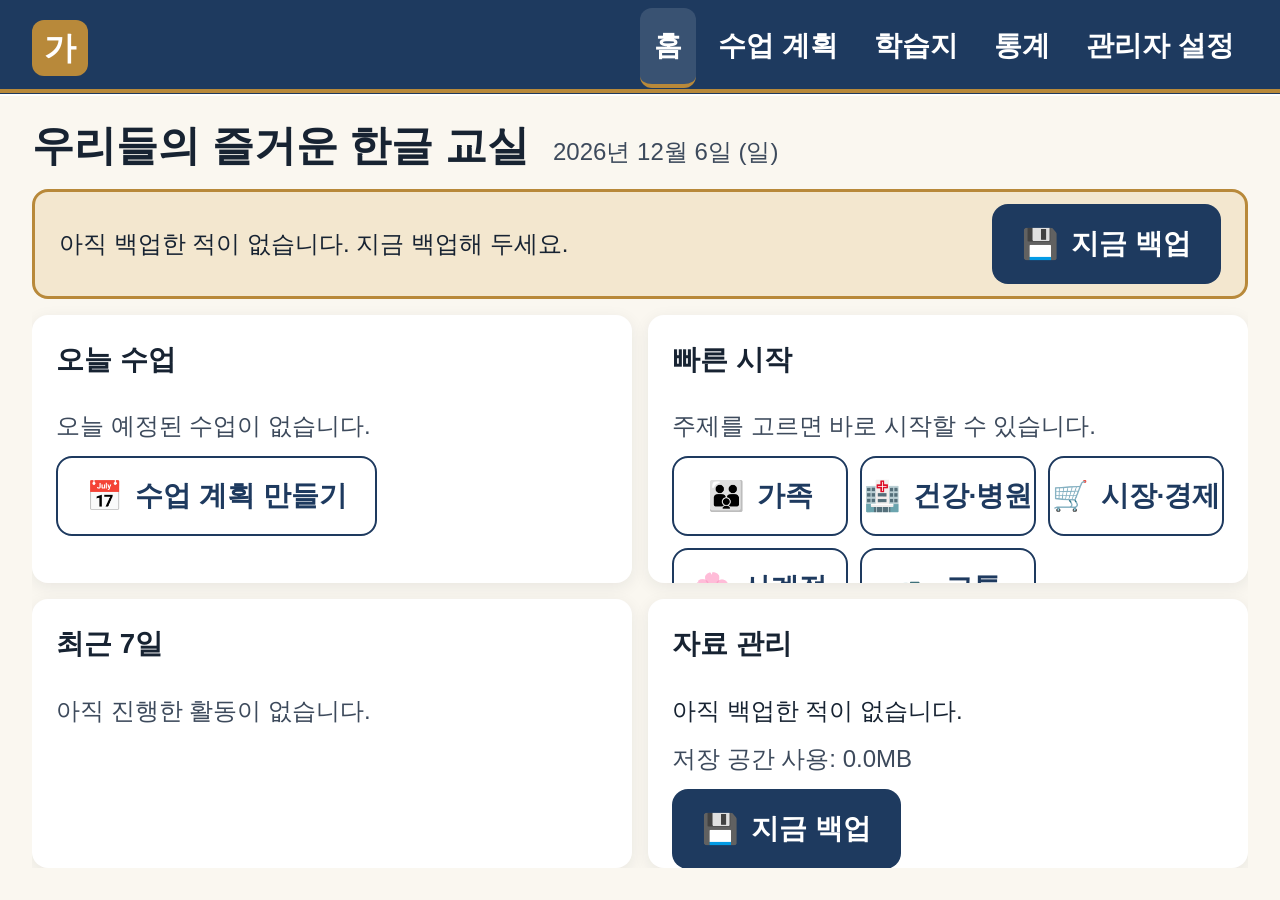
==== index.html @ b9264078 "feat: 앱 1차 구현 (작업 중) — 코어, 활동 4종, 화면, 스타일 Co-Authored-By: Claude Opus 5.5 <noreply@anthropic.com> Cl" ====
<!doctype html>
<html lang="ko">
<head>
  <meta charset="utf-8">
  <meta name="viewport" content="width=device-width, initial-scale=1">
  <meta http-equiv="Content-Security-Policy" content="default-src 'self'; script-src 'self'; style-src 'self'; img-src 'self' blob: data:; font-src 'self'; connect-src 'none'; media-src 'none'; object-src 'none'; base-uri 'none'; form-action 'none'">
  <meta name="referrer" content="no-referrer">
  <title>우리들의 즐거운 한글 교실</title>
  <link rel="stylesheet" href="css/tokens.css">
  <link rel="stylesheet" href="css/base.css">
  <link rel="stylesheet" href="css/layout.css">
  <link rel="stylesheet" href="css/components.css">
  <link rel="stylesheet" href="css/activities.css">
  <link rel="stylesheet" href="css/print.css">
</head>
<body>
  <div id="app" class="app-shell">
    <header class="topbar">
      <a class="brand" href="#/home" aria-label="우리들의 즐거운 한글 교실 홈"><span class="brand-mark" aria-hidden="true">가</span><span class="brand-text">우리들의 즐거운 한글 교실</span></a>
      <nav id="mainnav" class="mainnav" aria-label="주 메뉴"></nav>
    </header>
    <main id="view" class="view" tabindex="-1"></main>
  </div>
  <div id="live" class="sr-only" aria-live="polite"></div>
  <div id="feedback-layer" class="feedback-layer" aria-hidden="true"></div>
  <div id="toast-host" class="toast-host" role="status"></div>
  <div id="dialog-host"></div>
  <div id="print-root"></div>
  <div id="orientation-guard" class="orientation-guard"><p>화면이 작거나 세로로 놓여 있습니다.<br>화면을 가로로 놓거나 더 큰 화면에서 열어 주세요.</p></div>
  <noscript><p class="noscript">이 프로그램은 JavaScript가 필요합니다. Chrome 또는 Edge로 열어 주세요.</p></noscript>

  <script defer src="js/core/namespace.js"></script>
  <script defer src="js/core/ids.js"></script>
  <script defer src="js/core/format.js"></script>
  <script defer src="js/core/hash.js"></script>
  <script defer src="js/core/hangul.js"></script>
  <script defer src="js/core/db.js"></script>
  <script defer src="js/core/repo.js"></script>
  <script defer src="js/core/validate.js"></script>
  <script defer src="js/core/privacy.js"></script>
  <script defer src="js/core/scoring.js"></script>
  <script defer src="js/core/audio.js"></script>
  <script defer src="js/data/seed.js"></script>
  <script defer src="js/ui/dom.js"></script>
  <script defer src="js/ui/toast.js"></script>
  <script defer src="js/ui/dialog.js"></script>
  <script defer src="js/ui/components.js"></script>
  <script defer src="js/ui/feedback.js"></script>
  <script defer src="js/ui/images.js"></script>
  <script defer src="js/core/backup.js"></script>
  <script defer src="js/core/router.js"></script>
  <script defer src="js/activities/common.js"></script>
  <script defer src="js/activities/trace.js"></script>
  <script defer src="js/activities/chosung.js"></script>
  <script defer src="js/activities/blank.js"></script>
  <script defer src="js/activities/match.js"></script>
  <script defer src="js/screens/pin.js"></script>
  <script defer src="js/screens/home.js"></script>
  <script defer src="js/screens/quick.js"></script>
  <script defer src="js/screens/plans.js"></script>
  <script defer src="js/screens/plan-edit.js"></script>
  <script defer src="js/screens/run.js"></script>
  <script defer src="js/screens/summary.js"></script>
  <script defer src="js/screens/print.js"></script>
  <script defer src="js/screens/stats.js"></script>
  <script defer src="js/screens/admin-home.js"></script>
  <script defer src="js/screens/admin-sets.js"></script>
  <script defer src="js/screens/admin-set-edit.js"></script>
  <script defer src="js/screens/admin-topics.js"></script>
  <script defer src="js/screens/admin-images.js"></script>
  <script defer src="js/screens/admin-backup.js"></script>
  <script defer src="js/screens/admin-display.js"></script>
  <script defer src="js/app.js"></script>
</body>
</html>
---- css/tokens.css ----
/* 디자인 토큰 — UI_UX.md §2와 1:1. 최소값 아래로 내려가지 않는다. */
:root {
  --font-scale: 1;
  --font-family: "Malgun Gothic", "맑은 고딕", "Apple SD Gothic Neo", "Noto Sans KR", "Noto Sans CJK KR", sans-serif;

  --color-bg: #FAF7F0;
  --color-surface: #FFFFFF;
  --color-ink: #172332;
  --color-ink-sub: #3D4A5C;
  --color-navy: #1E3A5F;
  --color-navy-press: #152B47;
  --color-gold: #B8893A;
  --color-gold-soft: #F3E7CF;
  --color-line: #D9D2C3;
  --color-guide: #C9C2B4;
  --color-ink-stroke: #172332;
  --color-success: #2F6B4F;
  --color-retry: #9A5B13;
  --color-danger: #8E2C2C;
  --color-focus: #B8893A;

  --fs-body: calc(max(24px, 2.6vh) * var(--font-scale));
  --fs-button: calc(max(28px, 2.96vh) * var(--font-scale));
  --fs-title: calc(max(42px, 4.4vh) * var(--font-scale));
  --fs-word: calc(max(64px, 8.9vh) * var(--font-scale));
  --fs-chosung: calc(max(64px, 13vh) * var(--font-scale));
  --fs-sentence: calc(max(64px, 6.7vh) * var(--font-scale));
  --fs-caption: max(24px, 2.2vh);
  --fs-nav: max(28px, 2.6vh);

  --touch-min: max(80px, 8.3vh);
  --touch-gap: max(20px, 2vh);
  --space-1: 8px;
  --space-2: 16px;
  --space-3: 24px;
  --space-4: 32px;
  --space-5: 48px;
  --space-6: 64px;
  --radius: 16px;
  --edge-safe: 32px;
  --bar-h: max(96px, 9vh);
  --shadow-card: 0 4px 16px rgba(23, 35, 50, .08);
}
@media (max-height: 800px) {
  :root { --space-4: 24px; --space-5: 32px; --edge-safe: 24px; }
}
---- css/base.css ----
*, *::before, *::after { box-sizing: border-box; }
html, body {
  margin: 0; height: 100%; overflow: hidden;
  background: var(--color-bg); color: var(--color-ink);
  font-family: var(--font-family); font-size: var(--fs-body); line-height: 1.5;
  -webkit-text-size-adjust: 100%; text-size-adjust: 100%;
}
body { -webkit-tap-highlight-color: transparent; }
h1, h2, h3, p { margin: 0; }
h1 { font-size: var(--fs-title); line-height: 1.25; font-weight: 700; }
h2 { font-size: calc(var(--fs-body) * 1.15); font-weight: 700; }
button, input, select, textarea { font: inherit; color: inherit; }
img { max-width: 100%; }
a { color: inherit; }
ul, ol { margin: 0; padding-left: 1.4em; }
:focus { outline: none; }
:focus-visible { outline: 4px solid var(--color-focus); outline-offset: 3px; box-shadow: 0 0 0 2px #fff; }
.sr-only { position: absolute !important; width: 1px; height: 1px; padding: 0; margin: -1px; overflow: hidden; clip: rect(0 0 0 0); white-space: nowrap; border: 0; }
.strong { font-weight: 700; }
.muted { color: var(--color-ink-sub); }
.small { font-size: var(--fs-caption); }
.ok { color: var(--color-success); font-weight: 700; }
[hidden] { display: none !important; }
.noscript { padding: 32px; }
.reduce-motion *, .reduce-motion *::before, .reduce-motion *::after { animation: none !important; transition: none !important; }
@media (prefers-reduced-motion: reduce) {
  html:not(.motion-ok) *, html:not(.motion-ok) *::before { animation-duration: .001ms !important; transition-duration: .001ms !important; }
}
---- css/layout.css ----
/* 앱 셸: 100vh 고정, 스크롤 없음 (UI_UX.md §4) */
.app-shell { display: grid; grid-template-rows: var(--bar-h) minmax(0, 1fr); height: 100vh; height: 100dvh; overflow: hidden; }
.topbar { display: flex; align-items: center; gap: var(--space-3); padding: 0 var(--edge-safe); background: var(--color-navy); color: #fff; min-width: 0; }
.brand { display: flex; align-items: center; gap: 12px; text-decoration: none; font-weight: 700; font-size: var(--fs-nav); white-space: nowrap; min-height: 80px; }
.brand-mark { display: inline-grid; place-items: center; width: 56px; height: 56px; border-radius: 12px; background: var(--color-gold); color: #fff; font-size: 32px; }
.mainnav { display: flex; gap: 8px; margin-left: auto; min-width: 0; }
.navlink { display: inline-flex; align-items: center; gap: 8px; min-height: 80px; padding: 0 18px; border-radius: 12px; text-decoration: none; font-size: var(--fs-nav); font-weight: 700; white-space: nowrap; border-bottom: 4px solid transparent; }
.navlink:hover { background: rgba(255, 255, 255, .08); }
.navlink[aria-current="page"] { background: rgba(255, 255, 255, .12); border-bottom-color: var(--color-gold); }
@media (max-width: 1700px) { .brand-text { display: none; } }
@media (max-width: 1400px) { .nav-icon { display: none; } .navlink { padding: 0 14px; } }

.view { min-height: 0; overflow: hidden; position: relative; }
.screen { display: grid; grid-template-rows: auto minmax(0, 1fr) auto; height: 100%; gap: var(--space-2); padding: var(--space-3) var(--edge-safe) var(--space-2); }
.screen-head { display: flex; align-items: center; justify-content: space-between; gap: var(--space-3); min-width: 0; }
.screen-title { display: flex; align-items: baseline; gap: var(--space-3); flex-wrap: wrap; min-width: 0; }
.screen-title .sub { color: var(--color-ink-sub); }
.screen-body { min-height: 0; overflow: hidden; position: relative; display: flex; flex-direction: column; gap: var(--space-2); }
.screen-foot { display: flex; justify-content: flex-end; align-items: center; gap: var(--touch-gap); min-height: 0; }
.screen-foot:empty { display: none; }
.fill { display: flex; flex-direction: column; gap: var(--space-3); min-height: 0; flex: 1; }
.lead { font-size: calc(var(--fs-body) * 1.1); }

/* 수업 모드 */
body.run-mode .app-shell { grid-template-rows: 0 minmax(0, 1fr); }
body.run-mode .topbar { display: none; }
.run { display: grid; grid-template-rows: var(--bar-h) minmax(0, 1fr) auto; height: 100%; }
.run-top { display: flex; align-items: center; gap: var(--space-3); padding: 0 var(--edge-safe); background: var(--color-navy); color: #fff; min-width: 0; }
.run-title { font-size: var(--fs-button); white-space: nowrap; overflow: hidden; text-overflow: ellipsis; min-width: 0; flex: 1; }
.run-sub { font-weight: 400; opacity: .85; }
.run-progress { display: flex; align-items: center; gap: 12px; font-size: var(--fs-body); white-space: nowrap; }
.dots { display: inline-flex; gap: 8px; }
.dot { width: 18px; height: 18px; border-radius: 50%; border: 2px solid #fff; opacity: .7; }
.dot.is-done { background: var(--color-gold); border-color: var(--color-gold); opacity: 1; }
.dot.is-cur { background: #fff; opacity: 1; }
.run-controls { display: flex; gap: 12px; }
.run-controls .btn { min-height: 72px; font-size: var(--fs-body); padding: 0 20px; }
.run-stage { position: relative; min-height: 0; overflow: hidden; padding: var(--space-3) var(--edge-safe); display: flex; flex-direction: column; }
.run-bar { display: grid; grid-template-columns: 1fr auto 1fr; align-items: center; gap: var(--touch-gap); padding: var(--space-2) var(--edge-safe) var(--space-3); border-top: 2px solid var(--color-line); background: var(--color-surface); }
.run-bar-l, .run-bar-c, .run-bar-r { display: flex; gap: var(--touch-gap); }
.run-bar-c { justify-content: center; }
.run-bar-r { justify-content: flex-end; }
.run-fail { place-items: center; }

/* 방향·크기 안내 (학습 화면) */
.orientation-guard { display: none; position: fixed; inset: 0; z-index: 90; background: var(--color-bg); place-items: center; text-align: center; padding: 32px; font-size: var(--fs-title); font-weight: 700; }
@media (orientation: portrait), (max-width: 1100px), (max-height: 600px) {
  body.run-mode .orientation-guard { display: grid; }
}

.boot { height: 100%; display: grid; place-content: center; justify-items: center; gap: var(--space-4); text-align: center; padding: var(--space-4); }
.boot-bar { width: 480px; max-width: 80vw; height: 16px; border-radius: 8px; background: var(--color-line); overflow: hidden; }
.boot-bar span { display: block; height: 100%; width: 40%; background: var(--color-gold); animation: boot 1.2s ease-in-out infinite; }
@keyframes boot { from { transform: translateX(-100%); } to { transform: translateX(260%); } }
---- css/components.css ----
/* 공통 컴포넌트 (UI_UX.md §6) */
.btn { display: inline-flex; align-items: center; justify-content: center; gap: 12px; min-height: var(--touch-min); min-width: var(--touch-min);
  padding: 0 28px; border-radius: var(--radius); border: 2px solid transparent; font-size: var(--fs-button); font-weight: 700; line-height: 1.2;
  cursor: pointer; touch-action: manipulation; user-select: none; -webkit-user-select: none; white-space: nowrap; text-align: center; position: relative; }
.btn:active:not(:disabled) { transform: translateY(2px); }
.btn:disabled { opacity: .45; cursor: not-allowed; }
.btn-primary { background: var(--color-navy); color: #fff; }
.btn-primary:active:not(:disabled) { background: var(--color-navy-press); }
.btn-secondary { background: var(--color-surface); color: var(--color-navy); border-color: var(--color-navy); }
.btn-accent { background: var(--color-surface); color: var(--color-ink); border: 4px solid var(--color-gold); }
.btn-danger { background: var(--color-surface); color: var(--color-danger); border-color: var(--color-danger); }
.btn-seg { background: var(--color-surface); color: var(--color-ink); border-color: var(--color-line); }
.btn-seg.is-selected { background: var(--color-gold-soft); border-color: var(--color-gold); border-width: 3px; }
.btn-seg.is-selected::before { content: "✔"; }
.btn-sm { min-height: 64px; font-size: var(--fs-body); }
.btn.icon-after { flex-direction: row-reverse; }
.btn-icon { font-size: 1.05em; line-height: 1; }
.topbar .btn-secondary { color: var(--color-navy); }
.btn-row { display: flex; flex-wrap: wrap; gap: var(--touch-gap); align-items: center; }
.btn-row.end { justify-content: flex-end; width: 100%; }
.btn-row.nowrap { flex-wrap: nowrap; }
.longpress { background-image: conic-gradient(var(--color-gold-soft) calc(var(--p, 0) * 360deg), transparent 0); }

.card { background: var(--color-surface); border-radius: var(--radius); box-shadow: var(--shadow-card); padding: var(--space-3); min-width: 0; }
.card h2 { margin-bottom: var(--space-2); }
.badge { display: inline-block; padding: 2px 12px; border-radius: 999px; font-size: var(--fs-caption); font-weight: 700; background: var(--color-line); color: var(--color-ink); vertical-align: middle; }
.badge-gold { background: var(--color-gold-soft); border: 2px solid var(--color-gold); }
.badge-planned { background: var(--color-gold-soft); }
.badge-inProgress { background: var(--color-navy); color: #fff; }
.badge-done { background: #DDEBE3; color: var(--color-success); }
.badge-canceled { background: #ECE7DD; color: var(--color-ink-sub); }
.notice { background: var(--color-gold-soft); border-left: 6px solid var(--color-gold); padding: 12px 16px; border-radius: 8px; }
.banner { display: flex; align-items: center; justify-content: space-between; gap: var(--space-3); background: var(--color-gold-soft); border: 3px solid var(--color-gold); border-radius: var(--radius); padding: 12px var(--space-3); }

/* 목록·격자 */
.list { display: flex; flex-direction: column; gap: var(--space-2); min-height: 0; flex: 1; overflow: hidden; }
.card-grid { display: grid; grid-template-columns: repeat(auto-fill, minmax(min(100%, 520px), 1fr)); gap: var(--space-2); align-content: start; min-height: 0; flex: 1; overflow: hidden; }
.card-grid.two { grid-template-columns: 1fr 1fr; align-content: stretch; }
.tile-grid { display: grid; grid-template-columns: repeat(3, 1fr); gap: var(--touch-gap); align-content: start; min-height: 0; flex: 1; overflow: hidden; }
.tile { flex-direction: column; min-height: max(140px, 16vh); white-space: normal; font-size: calc(var(--fs-button) * 1.1); }
.tile .btn-icon { font-size: 1.6em; }
.tile-sub { font-size: var(--fs-caption); font-weight: 400; color: var(--color-ink-sub); }
.admin-tile { gap: 4px; padding: 12px 20px; }
.row-card { display: flex; align-items: center; justify-content: space-between; gap: var(--space-3); padding: var(--space-2) var(--space-3); }
.row-info { min-width: 0; }
.row-info p { white-space: nowrap; overflow: hidden; text-overflow: ellipsis; }
.empty { display: grid; place-content: center; justify-items: center; gap: var(--space-3); text-align: center; padding: var(--space-4); min-height: 0; flex: 1; color: var(--color-ink-sub); }
.pager { display: flex; align-items: center; gap: var(--touch-gap); }
.pager-num { font-weight: 700; min-width: 4em; text-align: center; }
.split { display: grid; grid-template-columns: minmax(0, 1fr) minmax(0, 0.8fr); gap: var(--space-3); min-height: 0; flex: 1; }
.split.split-left { grid-template-columns: minmax(280px, 0.32fr) minmax(0, 1fr); }
.split-main { display: flex; flex-direction: column; gap: var(--space-2); min-height: 0; }
.filter-panel { display: flex; flex-direction: column; gap: 12px; align-self: start; }
.filter-bar { display: flex; flex-wrap: wrap; gap: var(--space-2); align-items: center; }
.filter-bar .input { width: auto; min-width: 220px; }

/* 입력 */
.label { font-weight: 700; }
.field { display: grid; grid-template-columns: minmax(140px, 28%) minmax(0, 1fr); align-items: center; gap: 4px var(--space-2); min-width: 0; }
.field-input { display: flex; flex-direction: column; gap: 2px; min-width: 0; flex: 1; }
.field-error { color: var(--color-retry); font-size: var(--fs-caption); font-weight: 700; }
.field-error:empty { display: none; }
.input { min-height: var(--touch-min); width: 100%; border: 2px solid var(--color-line); border-radius: 12px; padding: 0 16px; background: #fff; font-size: var(--fs-body); }
.input:focus-visible { border-color: var(--color-gold); }
select.input { padding-right: 8px; }
.input.is-invalid, .is-invalid { border-color: var(--color-retry) !important; box-shadow: 0 0 0 2px var(--color-retry); }
.form-grid { display: grid; grid-template-columns: 1fr 1fr; gap: var(--space-2) var(--space-4); align-content: start; }
.form-grid.one { grid-template-columns: 1fr; max-width: 1200px; }
.seg { display: flex; flex-wrap: wrap; gap: 12px; }
.stepper { display: inline-flex; align-items: center; gap: 12px; }
.stepper-val { min-width: 5em; text-align: center; font-weight: 700; font-size: var(--fs-button); }
.toggle-grid { display: grid; grid-template-columns: 1fr 1fr; gap: 12px; }
.error-summary { background: #FBEFE2; border: 3px solid var(--color-retry); border-radius: 12px; padding: 12px var(--space-3); }
.error-summary ul { font-size: var(--fs-caption); }
.warn-summary { background: var(--color-gold-soft); border-radius: 12px; padding: 12px var(--space-3); }

/* 탭 */
.editor { display: flex; flex-direction: column; gap: var(--space-2); min-height: 0; flex: 1; }
.tabs { display: flex; gap: 8px; border-bottom: 3px solid var(--color-line); }
.tab { min-height: var(--touch-min); padding: 0 var(--space-3); border: 0; background: transparent; font-size: var(--fs-button); font-weight: 700; color: var(--color-ink-sub); border-bottom: 6px solid transparent; margin-bottom: -3px; cursor: pointer; }
.tab.is-cur { color: var(--color-ink); border-bottom-color: var(--color-gold); }
.tab-err { color: var(--color-retry); }
.tab-panel { display: flex; flex-direction: column; gap: var(--space-2); min-height: 0; flex: 1; overflow: hidden; }

/* 대화상자·토스트 */
.dialog-backdrop { position: fixed; inset: 0; z-index: 60; background: rgba(23, 35, 50, .5); display: flex; align-items: center; justify-content: center; padding: 24px; }
.dialog { background: #fff; border-radius: 20px; width: min(960px, 92vw); max-height: 94vh; overflow: hidden; padding: var(--space-4); display: flex; flex-direction: column; gap: var(--space-3); box-shadow: 0 20px 60px rgba(0, 0, 0, .25); }
.dialog-wide { width: min(1280px, 94vw); }
.dialog h2 { font-size: calc(var(--fs-title) * .85); margin: 0; }
.dialog-text p + p { margin-top: 8px; }
.dialog-actions { justify-content: flex-end; }
.toast-host { position: fixed; left: 50%; bottom: 24px; transform: translateX(-50%); z-index: 70; pointer-events: none; }
.toast { display: flex; align-items: center; gap: var(--space-3); background: var(--color-ink); color: #fff; border-radius: 14px; padding: 12px 24px; box-shadow: 0 8px 24px rgba(0, 0, 0, .25); pointer-events: auto; max-width: 90vw; }
.toast .btn-accent { min-height: 64px; }

/* PIN */
.pin-body { display: flex; flex-direction: column; align-items: center; gap: 12px; }
.pin-out { font-size: 48px; letter-spacing: 12px; min-height: 64px; }
.pin-note { color: var(--color-retry); min-height: 1.5em; }
.pin-pad { display: grid; grid-template-columns: repeat(3, 160px); gap: 16px; }
.pin-pad .btn { min-height: 80px; }
@media (max-height: 900px) { .pin-pad { gap: 12px; } .pin-pad .btn { min-height: 80px; } .pin-out { min-height: 48px; font-size: 40px; } }

/* 그림 */
.pic-emoji { display: inline-grid; place-items: center; line-height: 1; font-family: "Segoe UI Emoji", "Apple Color Emoji", "Noto Color Emoji", sans-serif; }
.pic-text { display: inline-grid; place-items: center; border: 2px dashed var(--color-line); border-radius: 12px; padding: 8px; color: var(--color-ink-sub); }
.pic-img { object-fit: contain; }
.thumb { width: 64px; height: 64px; font-size: 48px; }
img.thumb { width: 64px; height: 64px; }
.thumb-lg { width: 100%; height: 140px; font-size: 96px; }
img.thumb-lg { width: 100%; height: 140px; }
.thumb-grid { display: grid; grid-template-columns: repeat(auto-fill, minmax(260px, 1fr)); gap: var(--space-2); align-content: start; min-height: 0; flex: 1; overflow: hidden; }
.thumb-card { display: flex; flex-direction: column; gap: 6px; align-items: stretch; }
.pick-body { display: flex; flex-direction: column; gap: 12px; }
.pick-grid { display: grid; grid-template-columns: repeat(4, 1fr); gap: 12px; height: 40vh; overflow: hidden; align-content: start; }
.pick-list { display: flex; flex-direction: column; gap: 12px; height: 50vh; overflow: hidden; }
.pick-list .btn { justify-content: flex-start; }
.pick-item { display: flex; flex-direction: column; align-items: center; gap: 4px; min-height: 120px; background: #fff; border: 2px solid var(--color-line); border-radius: 12px; cursor: pointer; padding: 8px; }

/* 화면별 */
.home { display: flex; flex-direction: column; gap: var(--space-2); min-height: 0; flex: 1; }
.home-grid { display: grid; grid-template-columns: 1fr 1fr; grid-template-rows: 1fr 1fr; gap: var(--space-2); min-height: 0; flex: 1; }
.home-card { display: flex; flex-direction: column; gap: 12px; overflow: hidden; }
.lesson-mini { display: flex; align-items: center; justify-content: space-between; gap: var(--space-2); }
.topic-grid { display: grid; grid-template-columns: repeat(3, 1fr); gap: 12px; }
.topic-grid .btn { padding: 0 12px; }
.kpis { display: flex; gap: var(--space-2); flex-wrap: wrap; }
.kpi { display: flex; flex-direction: column; gap: 4px; min-width: 160px; flex: 1; }
.kpi-label { color: var(--color-ink-sub); }
.kpi-value { font-size: calc(var(--fs-title) * .9); font-weight: 700; color: var(--color-navy); }
.stepper-line { display: flex; gap: 12px; list-style: none; padding: 0; margin: 0; font-size: var(--fs-body); }
.stepper-line li { padding: 4px 16px; border-radius: 999px; background: var(--color-line); }
.stepper-line li.is-cur { background: var(--color-navy); color: #fff; font-weight: 700; }
.stepper-line li.is-done { background: var(--color-gold-soft); }
.level-row { display: grid; grid-template-columns: repeat(3, 1fr); gap: var(--touch-gap); }
.set-pick { display: flex; flex-direction: column; align-items: flex-start; gap: 4px; min-height: var(--touch-min); padding: 12px var(--space-3); background: #fff; border: 3px solid var(--color-line); border-radius: var(--radius); text-align: left; cursor: pointer; }
.set-pick.is-selected { border-color: var(--color-gold); background: var(--color-gold-soft); }
.act-box { display: flex; flex-direction: column; gap: var(--space-2); }
.act-toggles { display: grid; grid-template-columns: 1fr 1fr; gap: 12px; }
.act-toggles .btn { padding: 0 12px; }
.set-card { display: flex; flex-direction: column; gap: 6px; }
.set-card.is-hidden { opacity: .7; }
.step-row { display: grid; grid-template-columns: auto minmax(0, .8fr) minmax(0, 1.2fr) auto; align-items: center; gap: var(--space-2); padding: 12px var(--space-2); }
.step-row.is-warn { border: 3px solid var(--color-retry); }
.step-warn { grid-column: 2 / -1; color: var(--color-retry); font-size: var(--fs-caption); font-weight: 700; }
.step-no { display: inline-grid; place-items: center; width: 56px; height: 56px; border-radius: 50%; background: var(--color-navy); color: #fff; font-weight: 700; flex: none; }
.word-row { display: grid; grid-template-columns: auto minmax(0, 1fr) auto minmax(0, 1fr) auto; align-items: start; gap: var(--space-2); }
.pic-btn { min-width: 120px; padding: 0 12px; }
.sent-row { display: flex; flex-direction: column; gap: 12px; padding: 12px var(--space-2); }
.sent-line { display: flex; gap: var(--space-2); align-items: flex-start; }
.opt-grid { display: grid; grid-template-columns: 1fr 1fr; gap: var(--space-2); min-height: 0; }
.opt-row { display: flex; flex-direction: column; gap: 12px; }
.opt-head { display: flex; align-items: center; justify-content: space-between; gap: 12px; flex-wrap: wrap; }
.opt-ctrls { display: flex; flex-wrap: wrap; gap: 12px; align-items: center; }
.set-row { display: grid; grid-template-columns: minmax(200px, 22%) 1fr; align-items: center; gap: var(--space-3); padding: 12px 0; border-bottom: 2px solid var(--color-line); }
.set-ctrl { display: flex; flex-direction: column; gap: 6px; }
.stroke-preview { width: 400px; height: 80px; background: #fff; border: 2px solid var(--color-line); border-radius: 12px; }
.danger-zone { border: 3px solid var(--color-line); }
.chips { display: flex; flex-wrap: wrap; gap: 12px; }
.chip { padding: 8px 20px; border-radius: 999px; background: #fff; border: 3px solid var(--color-gold); font-size: calc(var(--fs-body) * 1.25); font-weight: 700; }

/* 통계 */
.stats-out { display: flex; flex-direction: column; gap: var(--space-2); min-height: 0; flex: 1; overflow: hidden; }
.stats-two { display: grid; grid-template-columns: 1fr 1fr; gap: var(--space-2); min-height: 0; }
.bars { display: flex; flex-direction: column; gap: 12px; }
.bar-row { display: grid; grid-template-columns: 7em 1fr 4em; align-items: center; gap: 12px; }
.bar-track { height: 28px; background: var(--color-bg); border-radius: 8px; overflow: hidden; border: 2px solid var(--color-line); }
.bar-fill { display: block; height: 100%; background: var(--color-navy); }
.bar-val { text-align: right; font-weight: 700; }
.tbl { width: 100%; border-collapse: collapse; }
.tbl th, .tbl td { text-align: left; padding: 8px 12px; border-bottom: 2px solid var(--color-line); }
.tbl th { font-size: var(--fs-caption); color: var(--color-ink-sub); }

/* 학습지 화면 */
.print-split { grid-template-columns: minmax(380px, 0.42fr) minmax(0, 1fr); }
.print-panel { display: flex; flex-direction: column; gap: 12px; overflow: hidden; }
.print-panel .field { grid-template-columns: auto 1fr; }
.print-sets { display: flex; align-items: center; justify-content: space-between; gap: 12px; }
.print-sets .strong { overflow: hidden; text-overflow: ellipsis; white-space: nowrap; }
.print-preview { display: flex; flex-direction: column; gap: 12px; min-height: 0; }
.ws-viewport { flex: 1; min-height: 0; display: grid; place-items: center; overflow: hidden; background: #ECE7DD; border-radius: var(--radius); padding: 8px; }
.ws-scale { overflow: hidden; }
.ws-scale > .ws-page { transform: scale(var(--sc, .5)); transform-origin: top left; box-shadow: 0 4px 16px rgba(0, 0, 0, .2); }
.ws-nav { display: flex; justify-content: center; align-items: center; gap: 12px; }

/* 축소 화면 보정 */
@media (max-height: 800px) {
  .screen { gap: 12px; padding-top: 16px; }
  .card { padding: var(--space-2); }
  .tile { min-height: 120px; }
}
---- css/activities.css ----
/* 활동 4종 + 소개·결과·요약 + 피드백 (UI_UX.md §5) */
.act-ask { font-size: var(--fs-button); color: var(--color-ink-sub); text-align: center; }

/* 소개 */
.intro { flex: 1; display: grid; place-content: center; justify-items: center; gap: var(--space-2); text-align: center; }
.intro-icon { font-size: calc(var(--fs-word) * 1.3); line-height: 1; }
.intro-step { font-size: var(--fs-button); color: var(--color-gold); font-weight: 700; }
.intro-name { font-size: calc(var(--fs-title) * 1.3); }
.intro-set, .intro-msg { font-size: var(--fs-button); }
.intro-msg { color: var(--color-ink-sub); }

/* ① 따라쓰기 */
.trace { flex: 1; display: flex; flex-direction: column; gap: var(--space-2); min-height: 0; }
.trace-prompt { display: flex; align-items: center; justify-content: center; gap: var(--space-3); }
.trace-msg { font-size: var(--fs-button); font-weight: 700; }
.trace-pic { width: calc(var(--fs-word) * 1.1); height: calc(var(--fs-word) * 1.1); font-size: var(--fs-word); }
.trace-area { flex: 1; min-height: 0; display: grid; place-items: center; }
.trace-row { position: relative; }
.trace-box { position: absolute; top: 0; background: #fff; border: 3px solid var(--color-gold); border-radius: 8px; }
.trace-box.is-cross { background-image:
  linear-gradient(to right, transparent calc(50% - 1px), var(--color-line) calc(50% - 1px), var(--color-line) calc(50% + 1px), transparent calc(50% + 1px)),
  linear-gradient(to bottom, transparent calc(50% - 1px), var(--color-line) calc(50% - 1px), var(--color-line) calc(50% + 1px), transparent calc(50% + 1px)); }
.trace-guide, .trace-ink { position: absolute; left: 0; top: 0; }
.trace-ink { touch-action: none; cursor: crosshair; }

/* 보기 버튼 공통 */
.options { display: flex; gap: max(32px, 3vw); justify-content: center; flex-wrap: nowrap; padding-top: var(--space-2); }
.option { position: relative; flex: 1; max-width: 520px; min-height: max(160px, 17vh); padding: 12px 24px; background: #fff; border: 3px solid var(--color-line); border-radius: 20px;
  box-shadow: var(--shadow-card); cursor: pointer; display: flex; flex-direction: column; align-items: center; justify-content: center; gap: 4px; touch-action: manipulation; }
.option-text { font-size: var(--fs-word); font-weight: 700; line-height: 1.15; white-space: nowrap; }
.option-mark { font-size: var(--fs-body); font-weight: 700; min-height: 1.5em; }
.option:active:not(:disabled) { transform: translateY(2px); }
.option.is-correct { border: 6px solid var(--color-gold); background: var(--color-gold-soft); opacity: 1; }
.option.is-correct .option-mark { color: var(--color-success); }
.option.is-dim { opacity: .45; }
.option.is-dim .option-mark { color: var(--color-retry); }
.option.is-guide { border: 6px dashed var(--color-gold); animation: pulse 1.2s ease-in-out infinite; }
.option:disabled { cursor: default; }
@keyframes pulse { 50% { transform: scale(1.04); } }

/* ② 초성 */
.chosung, .blank { flex: 1; display: flex; flex-direction: column; justify-content: space-between; gap: var(--space-2); min-height: 0; }
.cho-top { flex: 1; display: flex; align-items: center; justify-content: center; gap: var(--space-5); min-height: 0; }
.cho-main { display: flex; flex-direction: column; align-items: center; gap: 8px; }
.cho-pic { width: calc(var(--fs-chosung) * 1.2); height: calc(var(--fs-chosung) * 1.2); font-size: var(--fs-chosung); }
img.cho-pic { border-radius: 16px; background: #fff; }
.cho-text { display: flex; gap: .35em; font-size: var(--fs-chosung); font-weight: 700; line-height: 1.1; color: var(--color-navy); }
.cho-gap { width: .4em; }
.cho-hint { font-size: var(--fs-button); color: var(--color-retry); font-weight: 700; min-height: 1.5em; }
.cho-hint.is-answer { color: var(--color-success); font-size: var(--fs-word); line-height: 1.1; }

/* ④ 빈칸 */
.blank-top { flex: 1; display: flex; flex-direction: column; align-items: center; justify-content: center; gap: var(--space-3); min-height: 0; }
.blank-sentence { font-size: var(--fs-sentence); font-weight: 700; line-height: 1.5; text-align: center; max-width: 100%; word-break: keep-all; }
.blank-box { display: inline-block; min-width: calc(var(--n) * 1.05em + .6em); margin: 0 .15em; padding: 0 .2em; border-bottom: 8px solid var(--color-gold); background: var(--color-gold-soft); border-radius: 8px 8px 0 0; text-align: center; vertical-align: bottom; }
.blank-box.is-hint .blank-in { color: var(--color-retry); }
.blank-box.is-filled { background: #fff; }
.blank-box.is-filled .blank-in { color: var(--color-navy); }
.blank-in { display: inline-block; min-height: 1em; }
.blank-sentence.is-done { color: var(--color-ink); }

/* ③ 짝짓기 */
.match { flex: 1; display: flex; flex-direction: column; gap: var(--space-2); min-height: 0; touch-action: none; }
.match-board { position: relative; flex: 1; min-height: 0; display: grid; grid-template-columns: minmax(0, 1fr) minmax(18%, 30%) minmax(0, 1fr); }
.match-col { display: flex; flex-direction: column; justify-content: space-evenly; gap: var(--space-2); min-height: 0; position: relative; z-index: 1; }
.match-card { position: relative; display: flex; align-items: center; justify-content: center; gap: 12px; flex: 1; max-height: 200px; min-height: 100px;
  background: #fff; border: 3px solid var(--color-line); border-radius: 20px; box-shadow: var(--shadow-card); cursor: pointer; touch-action: none; user-select: none; padding: 8px 56px; }
.match-left { padding-right: 64px; }
.match-right { padding-left: 64px; }
.match-pic { width: auto; height: 100%; max-height: 150px; font-size: min(calc(var(--fs-word) * 1.1), 12vh); line-height: 1; }
img.match-pic { max-width: 80%; object-fit: contain; }
.match-word { font-size: var(--fs-word); font-weight: 700; white-space: nowrap; }
.match-dot { position: absolute; top: 50%; width: 40px; height: 40px; margin-top: -20px; border-radius: 50%; background: var(--color-gold); border: 4px solid #fff; box-shadow: 0 0 0 2px var(--color-gold); }
.match-left .match-dot { right: -22px; }
.match-right .match-dot { left: -22px; }
.match-card.is-selected { border: 5px solid var(--color-gold); background: var(--color-gold-soft); }
.match-card.is-matched { border-color: var(--color-gold); opacity: 1; cursor: default; }
.match-card.is-matched::after { content: "✔"; position: absolute; top: 6px; right: 14px; color: var(--color-success); font-size: var(--fs-body); font-weight: 700; }
.match-right.is-matched::after { right: auto; left: 14px; }
.match-card.is-wrong { animation: shake .5s; border-color: var(--color-retry); }
.match-lines { position: absolute; inset: 0; width: 100%; height: 100%; z-index: 2; pointer-events: none; overflow: visible; }
.match-fixed { stroke: var(--color-gold); stroke-width: 8; stroke-linecap: round; }
.match-temp { stroke: var(--color-navy); stroke-width: 6; stroke-dasharray: 14 10; stroke-linecap: round; }
@keyframes shake { 20%, 60% { transform: translateX(-8px); } 40%, 80% { transform: translateX(8px); } }

/* 결과 */
.result { flex: 1; display: grid; place-content: center; justify-items: center; gap: var(--space-3); text-align: center; }
.result-stars { display: flex; gap: var(--space-3); }
.rstar { font-size: calc(var(--fs-word) * 1.6); line-height: 1; color: transparent; -webkit-text-stroke: 4px var(--color-gold); }
.rstar.is-on { color: var(--color-gold); animation: pop .5s ease-out both; animation-delay: calc(var(--k) * .25s); }
.result-msg { font-size: calc(var(--fs-title) * 1.2); }
.result-line, .result-class { font-size: var(--fs-button); }
.result-class { color: var(--color-gold); font-weight: 700; }
@keyframes pop { 0% { transform: scale(.2); opacity: 0; } 70% { transform: scale(1.2); opacity: 1; } 100% { transform: scale(1); } }

/* 요약 */
.summary { height: 100%; display: flex; flex-direction: column; align-items: center; gap: var(--space-3); padding: var(--space-4) var(--edge-safe); text-align: center; }
.summary-title { font-size: calc(var(--fs-title) * 1.15); }
.summary-stars { display: flex; align-items: center; gap: var(--space-2); }
.big-star { font-size: calc(var(--fs-word) * 1.2); color: var(--color-gold); line-height: 1; }
.summary-star-text { font-size: var(--fs-title); font-weight: 700; color: var(--color-navy); }
.summary-body { flex: 1; min-height: 0; display: flex; gap: var(--space-4); justify-content: center; overflow: hidden; width: 100%; }
.summary-col { flex: 1; max-width: 860px; display: flex; flex-direction: column; gap: var(--space-2); text-align: left; }
.summary-sent { font-size: calc(var(--fs-body) * 1.2); display: flex; flex-direction: column; gap: 8px; }

/* 피드백 레이어 */
.feedback-layer { position: fixed; inset: 0; z-index: 40; pointer-events: none; display: grid; place-items: center; opacity: 0; transition: opacity .15s; }
.feedback-layer.is-on { opacity: 1; }
.fb { position: relative; display: flex; flex-direction: column; align-items: center; gap: 8px; background: rgba(255, 255, 255, .95); border-radius: 32px; padding: 32px 64px; box-shadow: 0 20px 60px rgba(23, 35, 50, .25); border: 6px solid var(--color-gold); animation: fbin .25s ease-out; }
.fb-icon { font-size: calc(var(--fs-word) * 1.2); line-height: 1; color: var(--color-gold); }
.fb-text { font-size: var(--fs-title); font-weight: 700; }
.fb-correct .fb-icon { color: var(--color-success); }
.fb-retry { border-color: var(--color-retry); }
.fb-retry .fb-icon { color: var(--color-retry); }
.fb-star { position: absolute; left: 50%; top: 50%; font-size: 48px; color: var(--color-gold); animation: burst 1s ease-out forwards; --a: calc(var(--i) * 45deg); }
@keyframes burst { from { transform: translate(-50%, -50%) rotate(var(--a)) translateY(0); opacity: 1; } to { transform: translate(-50%, -50%) rotate(var(--a)) translateY(-260px); opacity: 0; } }
@keyframes fbin { from { transform: scale(.8); } to { transform: scale(1); } }

@media (max-height: 800px) {
  .option { min-height: 140px; }
  .match-card { min-height: 84px; }
}
---- css/print.css ----
/* A4 학습지 (FEATURES.md F-11). 흑백 인쇄에서도 판독 가능하게 구성 */
#print-root { display: none; }
.ws-page { width: 210mm; height: 297mm; padding: 15mm; background: #fff; color: #000; font-family: var(--font-family); font-size: calc(16pt * var(--k, 1)); line-height: 1.4; overflow: hidden; display: flex; flex-direction: column; }
.ws-head { height: 30mm; border-bottom: 1.2mm solid #000; margin-bottom: 0; display: flex; flex-direction: column; justify-content: flex-end; padding-bottom: 2mm; flex: none; }
.ws-head.is-small { height: 14mm; }
.ws-org { font-size: 12pt; }
.ws-title { font-size: 22pt; line-height: 1.2; }
.ws-meta { font-size: 13pt; }
.ws-sec { height: 14mm; display: flex; align-items: flex-end; padding-bottom: 1.5mm; font-size: calc(16pt * var(--k, 1)); font-weight: 700; border-bottom: .4mm solid #888; flex: none; margin: 0; }
.ws-row { flex: none; overflow: hidden; }
.ws-trace { display: flex; flex-direction: column; justify-content: center; gap: 1mm; padding: 2mm 0; }
.ws-cells { display: flex; gap: 1mm; }
.ws-cell { width: var(--cs); height: var(--cs); border: .5mm solid #000; display: inline-grid; place-items: center; font-size: calc(var(--cs) * .7); line-height: 1;
  background-image: linear-gradient(to right, transparent calc(50% - .15mm), #bbb calc(50% - .15mm), #bbb calc(50% + .15mm), transparent calc(50% + .15mm)),
  linear-gradient(to bottom, transparent calc(50% - .15mm), #bbb calc(50% - .15mm), #bbb calc(50% + .15mm), transparent calc(50% + .15mm)); }
.ws-cell.is-guide { color: #b5b5b5; }
.ws-cho { height: calc(20mm * var(--k, 1)); display: grid; grid-template-columns: 1fr 1fr; align-items: center; gap: 8mm; }
.ws-cho-item { display: flex; align-items: center; gap: 4mm; }
.ws-cho-q { font-size: calc(26pt * var(--k, 1)); font-weight: 700; letter-spacing: 2mm; }
.ws-line { display: inline-block; width: calc(var(--n) * 14mm * var(--k, 1)); border-bottom: .5mm solid #000; height: 10mm; }
.ws-blank { height: calc(24mm * var(--k, 1)); display: flex; flex-direction: column; justify-content: center; }
.ws-sent { font-size: calc(18pt * var(--k, 1)); }
.ws-gap { display: inline-block; width: calc(var(--n) * 10mm * var(--k, 1) + 6mm); border-bottom: .5mm solid #000; height: 1em; margin: 0 1mm; }
.ws-opts { font-size: calc(14pt * var(--k, 1)); color: #333; }
.ws-match { height: calc(24mm * var(--k, 1)); display: flex; align-items: center; gap: 4mm; }
.ws-pic { width: calc(20mm * var(--k, 1)); height: calc(20mm * var(--k, 1)); font-size: calc(40pt * var(--k, 1)); display: inline-grid; place-items: center; }
img.ws-pic { object-fit: contain; }
.ws-dot { width: 3.5mm; height: 3.5mm; border-radius: 50%; background: #000; flex: none; }
.ws-space { flex: 1; }
.ws-mword { width: 50mm; font-size: calc(20pt * var(--k, 1)); font-weight: 700; }
.ws-key .ws-sec { margin-top: 4mm; }
.ws-key p, .ws-key li { font-size: 14pt; }
.print-doc { font-family: var(--font-family); color: #000; }

@media print {
  @page { size: A4 portrait; margin: 0; }
  html, body { height: auto; overflow: visible; background: #fff; }
  body > *:not(#print-root) { display: none !important; }
  #print-root { display: block; }
  .ws-page { box-shadow: none; transform: none; break-after: page; page-break-after: always; }
  .ws-page:last-child { break-after: auto; page-break-after: auto; }
  .ws-row, .ws-sec { break-inside: avoid; }
  body.printing-doc #print-root { padding: 12mm; }
  .print-doc .card { box-shadow: none; border: .4mm solid #999; }
  .print-doc .kpi-value, .print-doc .bar-fill { color: #000; }
  .print-doc .bar-fill { background: #555; -webkit-print-color-adjust: exact; print-color-adjust: exact; }
}
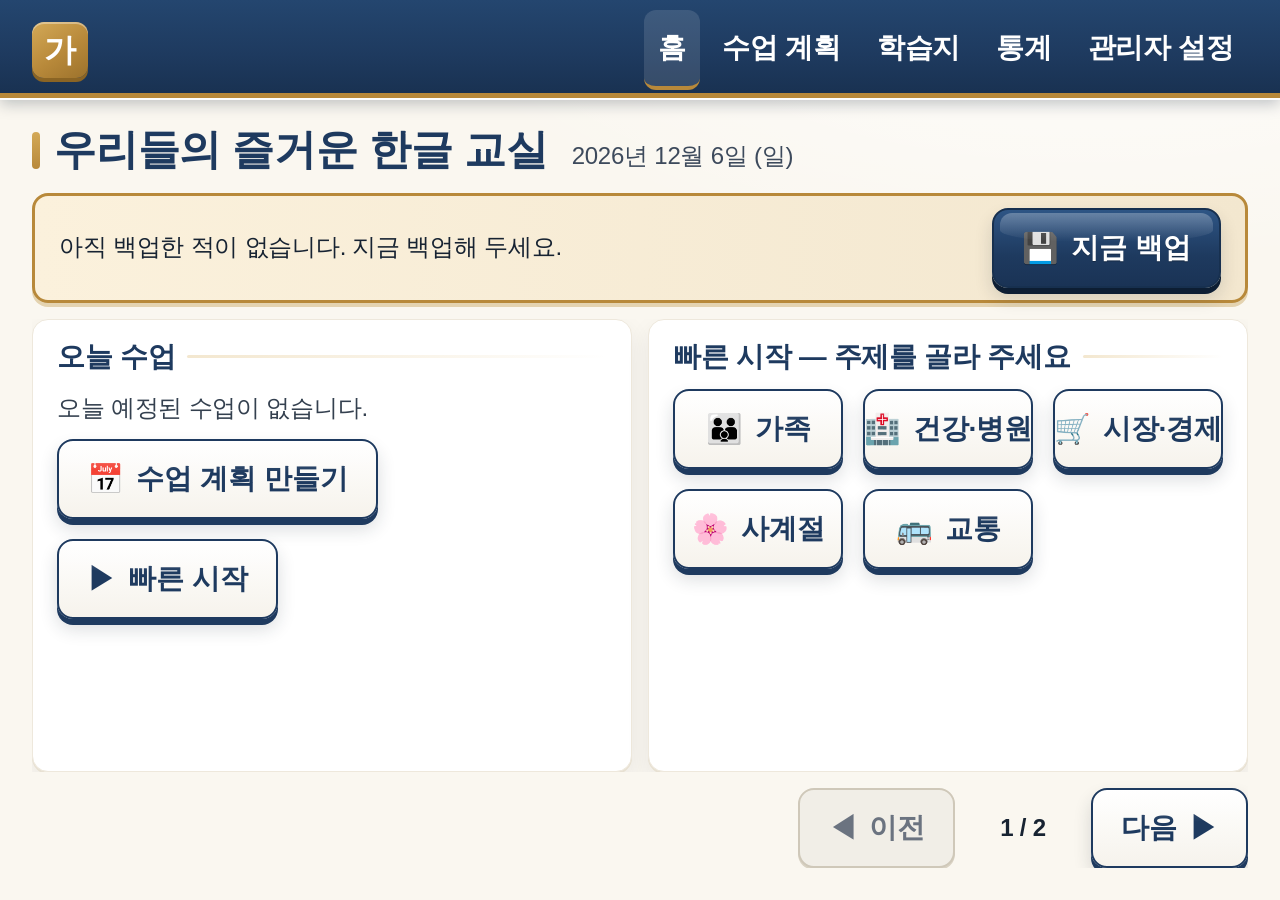
==== commit e346351e: "style: 3D 입체 버튼·카드, 가독성 개선, 빠른 시작 활동을 하나만 고르도록 수정(따라쓰기 선택 시 초성 문제가 나오던 문제) Co-Authored-By: Claude Op" ====
--- a/index.html
+++ b/index.html
@@ -11,6 +11,7 @@
   <link rel="stylesheet" href="css/layout.css">
   <link rel="stylesheet" href="css/components.css">
   <link rel="stylesheet" href="css/activities.css">
+  <link rel="stylesheet" href="css/theme.css">
   <link rel="stylesheet" href="css/print.css">
 </head>
 <body>
--- a/css/tokens.css
+++ b/css/tokens.css
@@ -38,7 +38,7 @@
   --space-6: 64px;
   --radius: 16px;
   --edge-safe: 32px;
-  --bar-h: max(96px, 9vh);
+  --bar-h: max(100px, 9.5vh);
   --shadow-card: 0 4px 16px rgba(23, 35, 50, .08);
 }
 @media (max-height: 800px) {
--- a/css/layout.css
+++ b/css/layout.css
@@ -22,7 +22,7 @@
 .lead { font-size: calc(var(--fs-body) * 1.1); }
 
 /* 수업 모드 */
-body.run-mode .app-shell { grid-template-rows: 0 minmax(0, 1fr); }
+body.run-mode .app-shell { grid-template-rows: minmax(0, 1fr); }
 body.run-mode .topbar { display: none; }
 .run { display: grid; grid-template-rows: var(--bar-h) minmax(0, 1fr) auto; height: 100%; }
 .run-top { display: flex; align-items: center; gap: var(--space-3); padding: 0 var(--edge-safe); background: var(--color-navy); color: #fff; min-width: 0; }
@@ -34,7 +34,7 @@
 .dot.is-done { background: var(--color-gold); border-color: var(--color-gold); opacity: 1; }
 .dot.is-cur { background: #fff; opacity: 1; }
 .run-controls { display: flex; gap: 12px; }
-.run-controls .btn { min-height: 72px; font-size: var(--fs-body); padding: 0 20px; }
+.run-controls .btn { min-height: 80px; font-size: var(--fs-body); padding: 0 20px; }
 .run-stage { position: relative; min-height: 0; overflow: hidden; padding: var(--space-3) var(--edge-safe); display: flex; flex-direction: column; }
 .run-bar { display: grid; grid-template-columns: 1fr auto 1fr; align-items: center; gap: var(--touch-gap); padding: var(--space-2) var(--edge-safe) var(--space-3); border-top: 2px solid var(--color-line); background: var(--color-surface); }
 .run-bar-l, .run-bar-c, .run-bar-r { display: flex; gap: var(--touch-gap); }
--- a/css/components.css
+++ b/css/components.css
@@ -189,3 +189,25 @@
   .card { padding: var(--space-2); }
   .tile { min-height: 120px; }
 }
+.print-set-names { overflow: hidden; text-overflow: ellipsis; white-space: nowrap; }
+.ws-nav { flex-wrap: wrap; }
+/* 쪽 나눔 컨테이너 */
+.paged { min-height: 0; flex: 1; overflow: hidden; }
+.paged-col { display: flex; flex-direction: column; gap: var(--space-2); }
+.paged-grid2 { display: grid; grid-template-columns: 1fr 1fr; grid-auto-rows: minmax(0, 1fr); gap: var(--space-2); }
+.paged-grid2-top { display: grid; grid-template-columns: 1fr 1fr; align-content: start; gap: var(--space-2) var(--space-4); }
+.paged-pager { display: flex; justify-content: flex-end; }
+.paged-pager:empty { display: none; }
+.form-narrow { max-width: 1200px; }
+@media (max-height: 800px) {
+  .paged-grid2 { grid-template-columns: 1fr; }
+  .opt-row { flex-direction: row; flex-wrap: wrap; align-items: center; }
+  .sent-row { display: grid; grid-template-columns: auto minmax(0, 2.2fr) repeat(3, minmax(0, 1fr)) auto; align-items: start; gap: 12px; }
+  .sent-line { display: contents; }
+}
+/* 카드 안 요소 간격(버튼 사이 20px 이상), 읽기 전용 입력 */
+.card { display: flex; flex-direction: column; gap: var(--touch-gap); }
+.card h2 { margin-bottom: 0; }
+.card.row-card { flex-direction: row; }
+.word-row { align-items: center; }
+.input:disabled, select.input:disabled { background: #F4F1EA; color: var(--color-ink-sub); border-style: dashed; opacity: 1; }
--- a/css/theme.css
+++ b/css/theme.css
@@ -0,0 +1,136 @@
+/* 프리미엄 화이트·네이비·골드 테마 — 3D 버튼과 상호작용 (UI_UX.md §6)
+   - 모든 버튼·보기·카드형 버튼에 '두께'(아래 그림자)를 주어 누를 수 있는 물체처럼 보이게 한다.
+   - 누르면 실제로 눌려 들어가고(두께만큼 아래로), 마우스를 올리면 살짝 떠오른다.
+   - 크기 규칙(높이 80px, 간격 20px)은 그대로이며, 두께는 그림자로만 그려 레이아웃을 바꾸지 않는다.
+   - 애니메이션 줄이기 설정에서는 움직임 없이 색만 바뀐다. */
+:root {
+  --depth: 6px;
+  --edge-navy: #0D1E33;
+  --edge-light: #C8C0AF;
+  --edge-gold: #8A6424;
+  --edge-danger: #5E1A1A;
+  --lift-shadow: 0 10px 18px rgba(23, 35, 50, .16);
+  --press-ms: 90ms;
+}
+
+/* ---------- 바탕·글자 가독성 ---------- */
+body { background: radial-gradient(1200px 600px at 85% -10%, #FFFFFF 0, rgba(255, 255, 255, 0) 60%), var(--color-bg); letter-spacing: -0.01em; }
+p, li { line-height: 1.6; }
+.muted { color: #34404F; }
+.topbar, .run-top { background: linear-gradient(180deg, #24466F 0%, var(--color-navy) 55%, #18304F 100%); box-shadow: inset 0 -4px 0 var(--color-gold), 0 4px 14px rgba(13, 30, 51, .25); }
+.brand-mark { background: linear-gradient(145deg, #D3A957, var(--color-gold) 55%, #9C722C); box-shadow: 0 4px 0 var(--edge-gold), inset 0 2px 0 rgba(255, 255, 255, .35); }
+.screen-title h1 { position: relative; padding-left: 22px; color: var(--color-navy); }
+.screen-title h1::before { content: ""; position: absolute; left: 0; top: .18em; bottom: .18em; width: 8px; border-radius: 4px; background: linear-gradient(180deg, #D3A957, var(--color-gold)); }
+.card h2, .home-card h2 { color: var(--color-navy); display: flex; align-items: center; gap: 12px; }
+.home-card h2::after { content: ""; flex: 1; height: 3px; border-radius: 2px; background: linear-gradient(90deg, var(--color-gold-soft), transparent); }
+.card { border: 1px solid #EEE8DC; box-shadow: 0 2px 0 #E8E1D3, 0 10px 24px rgba(23, 35, 50, .07); }
+.notice { border-left-width: 8px; box-shadow: 0 2px 0 #E6D6B5; }
+.kpi-value { background: linear-gradient(180deg, #2B4F7E, var(--color-navy)); -webkit-background-clip: text; background-clip: text; color: transparent; }
+
+/* ---------- 3D 버튼 공통 ---------- */
+.btn, .option, .match-card, .set-pick, .pick-item, .tab {
+  transition: transform var(--press-ms) ease, box-shadow var(--press-ms) ease, background-color .15s, filter .15s;
+  will-change: transform;
+}
+.btn { box-shadow: 0 var(--depth) 0 var(--edge), var(--lift-shadow); --edge: var(--edge-light); }
+.btn::after { /* 위쪽 하이라이트(광택) */
+  content: ""; position: absolute; left: 6px; right: 6px; top: 3px; height: 38%; border-radius: calc(var(--radius) - 4px) calc(var(--radius) - 4px) 40% 40% / calc(var(--radius) - 4px) calc(var(--radius) - 4px) 12px 12px;
+  background: linear-gradient(180deg, rgba(255, 255, 255, .28), rgba(255, 255, 255, 0)); pointer-events: none;
+}
+.btn-primary { --edge: var(--edge-navy); background: linear-gradient(180deg, #2E5585 0%, var(--color-navy) 60%, #1A3355 100%); border-color: #17304F; text-shadow: 0 1px 0 rgba(0, 0, 0, .25); }
+.btn-secondary { --edge: #1E3A5F; background: linear-gradient(180deg, #FFFFFF 0%, #F6F3EC 100%); }
+.btn-accent { --edge: var(--edge-gold); background: linear-gradient(180deg, #FFFDF8 0%, #F8EBCF 100%); }
+.btn-danger { --edge: var(--edge-danger); background: linear-gradient(180deg, #FFFFFF 0%, #F8EDEA 100%); }
+.btn-seg { --edge: var(--edge-light); background: linear-gradient(180deg, #FFFFFF 0%, #F5F2EB 100%); }
+.btn-seg.is-selected { --edge: var(--edge-gold); background: linear-gradient(180deg, #FBF1DC 0%, var(--color-gold-soft) 100%); }
+.btn-seg.is-selected::before { color: var(--color-success); }
+.topbar .btn-secondary, .run-controls .btn-secondary { --edge: #0A1829; }
+
+@media (hover: hover) and (pointer: fine) {
+  .btn:hover:not(:disabled), .option:hover:not(:disabled), .match-card:hover:not(:disabled), .set-pick:hover, .pick-item:hover { transform: translateY(-2px); filter: brightness(1.03); }
+  .btn:hover:not(:disabled) { box-shadow: 0 calc(var(--depth) + 2px) 0 var(--edge), 0 14px 22px rgba(23, 35, 50, .2); }
+}
+/* 누르면 두께만큼 눌려 들어감 */
+.btn:active:not(:disabled), .btn.is-pressed:not(:disabled) { transform: translateY(var(--depth)); box-shadow: 0 0 0 var(--edge), 0 2px 6px rgba(23, 35, 50, .18); filter: brightness(.97); }
+.btn:disabled { box-shadow: 0 2px 0 #D9D2C3; background: #F1EEE7; color: #6B7380; border-color: #CFC8B9; opacity: 1; text-shadow: none; }
+.btn:disabled::after { display: none; }
+.btn.btn-primary:disabled { background: #8E9BAD; color: #fff; border-color: #8E9BAD; }
+
+/* 길게 누르기: 진행 링이 버튼 테두리를 따라 채워짐 */
+.longpress { background-image: conic-gradient(rgba(184, 137, 58, .55) calc(var(--p, 0) * 360deg), transparent 0), linear-gradient(180deg, #FFFFFF, #F6F3EC); }
+
+/* ---------- 탭 ---------- */
+.tabs { gap: 12px; border-bottom: 3px solid var(--color-line); }
+.tab { border-radius: 14px 14px 0 0; background: linear-gradient(180deg, #F8F5EF, #EFEBE2); border: 2px solid var(--color-line); border-bottom: 0; margin-bottom: 0; color: #34404F; }
+.tab.is-cur { background: linear-gradient(180deg, #FFFFFF, #FFFDF8); color: var(--color-navy); border-color: var(--color-gold); box-shadow: inset 0 5px 0 var(--color-gold); transform: translateY(3px); }
+
+/* ---------- 학습 보기(정답 고르기) 3D 카드 ---------- */
+.option { --edge: #CFC7B6; border: 3px solid #E3DCCD; background: linear-gradient(180deg, #FFFFFF 0%, #FAF7F0 100%);
+  box-shadow: 0 10px 0 var(--edge), 0 18px 28px rgba(23, 35, 50, .12); }
+.option:active:not(:disabled) { transform: translateY(10px); box-shadow: 0 0 0 var(--edge), 0 4px 10px rgba(23, 35, 50, .15); }
+.option.is-correct { --edge: var(--edge-gold); background: linear-gradient(180deg, #FFF9EC, var(--color-gold-soft)); animation: correctPop .45s ease-out; }
+.option.is-dim { box-shadow: 0 2px 0 #DDD6C8; transform: translateY(8px); background: #F3F0E9; }
+.option.is-guide { --edge: var(--edge-gold); }
+.option-text { color: var(--color-ink); text-shadow: 0 2px 0 rgba(255, 255, 255, .8); }
+@keyframes correctPop { 0% { transform: scale(1); } 40% { transform: scale(1.06) translateY(-6px); } 100% { transform: scale(1); } }
+
+/* ---------- 짝짓기·세트 고르기·그림 고르기 카드 ---------- */
+.match-card { --edge: #CFC7B6; box-shadow: 0 8px 0 var(--edge), 0 14px 24px rgba(23, 35, 50, .1); background: linear-gradient(180deg, #FFFFFF, #FAF7F0); }
+.match-card:active:not(:disabled) { transform: translateY(8px); box-shadow: 0 0 0 var(--edge); }
+.match-card.is-selected { --edge: var(--edge-gold); transform: translateY(-4px); box-shadow: 0 12px 0 var(--edge), 0 0 0 6px rgba(184, 137, 58, .25), 0 18px 30px rgba(23, 35, 50, .16); }
+.match-card.is-matched { --edge: var(--edge-gold); box-shadow: 0 3px 0 var(--edge); transform: translateY(5px); background: linear-gradient(180deg, #FFFDF7, #FBF3E2); }
+.match-dot { background: radial-gradient(circle at 35% 30%, #E4C27E, var(--color-gold) 60%, #8A6424); }
+.match-card.is-selected .match-dot { animation: dotPulse 1s ease-in-out infinite; }
+@keyframes dotPulse { 50% { box-shadow: 0 0 0 2px var(--color-gold), 0 0 0 12px rgba(184, 137, 58, .25); } }
+.set-pick, .pick-item { box-shadow: 0 6px 0 var(--edge-light), 0 10px 18px rgba(23, 35, 50, .08); }
+.set-pick:active, .pick-item:active { transform: translateY(6px); box-shadow: 0 0 0 var(--edge-light); }
+.set-pick.is-selected { box-shadow: 0 6px 0 var(--edge-gold), 0 10px 18px rgba(23, 35, 50, .1); }
+.tile { --edge: #1E3A5F; }
+.tile .btn-icon { filter: drop-shadow(0 3px 2px rgba(0, 0, 0, .15)); }
+
+/* ---------- 따라쓰기 칸 ---------- */
+.trace-box { box-shadow: 0 6px 0 #E4D3B0, 0 14px 26px rgba(23, 35, 50, .1); border-width: 4px; }
+
+/* ---------- 빈칸 ---------- */
+.blank-box { box-shadow: inset 0 -4px 0 rgba(184, 137, 58, .25); }
+.blank-box.is-filled { animation: fillIn .4s ease-out; }
+@keyframes fillIn { from { transform: translateY(-14px) scale(1.1); } to { transform: none; } }
+
+/* ---------- 소개·결과·피드백 ---------- */
+.intro-icon { display: grid; place-items: center; width: calc(var(--fs-word) * 2); height: calc(var(--fs-word) * 2); border-radius: 50%;
+  background: radial-gradient(circle at 35% 30%, #FFFFFF, var(--color-gold-soft) 70%); box-shadow: 0 8px 0 #E4D3B0, 0 18px 30px rgba(23, 35, 50, .12); }
+.rstar.is-on { text-shadow: 0 6px 0 var(--edge-gold), 0 0 24px rgba(184, 137, 58, .5); }
+.big-star { text-shadow: 0 6px 0 var(--edge-gold); }
+.fb { box-shadow: 0 10px 0 #E4D3B0, 0 24px 60px rgba(23, 35, 50, .28); }
+.dot.is-done { box-shadow: 0 0 0 3px rgba(184, 137, 58, .35); }
+.chip { box-shadow: 0 4px 0 #E4D3B0; background: linear-gradient(180deg, #FFFFFF, #FFFAF0); }
+.step-no { background: linear-gradient(180deg, #2E5585, var(--color-navy)); box-shadow: 0 4px 0 var(--edge-navy); }
+.badge-gold { box-shadow: 0 2px 0 #E4D3B0; }
+.banner { box-shadow: 0 4px 0 #E4D3B0; background: linear-gradient(90deg, #FBF1DC, var(--color-gold-soft)); }
+.bar-fill { background: linear-gradient(90deg, #2E5585, var(--color-navy)); }
+
+/* 입력란: 살짝 파인 느낌 */
+.input { box-shadow: inset 0 3px 0 rgba(23, 35, 50, .05); transition: border-color .15s, box-shadow .15s; }
+.input:focus-visible { box-shadow: inset 0 3px 0 rgba(23, 35, 50, .05), 0 0 0 4px rgba(184, 137, 58, .3); }
+
+/* 움직임 줄이기 */
+.reduce-motion .btn:active:not(:disabled), .reduce-motion .option:active:not(:disabled), .reduce-motion .match-card:active:not(:disabled) { transform: none; }
+@media (prefers-reduced-motion: reduce) {
+  html:not(.motion-ok) .btn:hover, html:not(.motion-ok) .btn:active { transform: none !important; }
+}
+.option.is-pressed:not(:disabled) { transform: translateY(10px); box-shadow: 0 0 0 var(--edge), 0 4px 10px rgba(23, 35, 50, .15); }
+.set-pick.is-pressed, .pick-item.is-pressed { transform: translateY(6px); box-shadow: 0 0 0 var(--edge-light); }
+.card.home-card { gap: 12px; padding: var(--space-2) var(--space-3); }
+.topic-grid, .act-toggles, .toggle-grid { gap: var(--touch-gap); }
+.option.is-dim { opacity: .7; }
+.option.is-dim .option-mark { color: #7A4A10; }
+/* 카드 기본 flex 보다 우선하는 격자형 카드 */
+.card.step-row { display: grid; }
+.card.set-card, .card.thumb-card { gap: 8px; }
+.intro-icon { font-size: calc(var(--fs-word) * .9); width: calc(var(--fs-word) * 1.4); height: calc(var(--fs-word) * 1.4); }
+@media (max-height: 800px) {
+  .card.sent-row { display: grid; }
+  .card { padding: var(--space-2); }
+}
+@media (max-height: 800px) { .thumb-lg, img.thumb-lg { height: 110px; font-size: 80px; } }
+@media (max-height: 800px) { .empty { gap: var(--space-2); padding: var(--space-2); } }
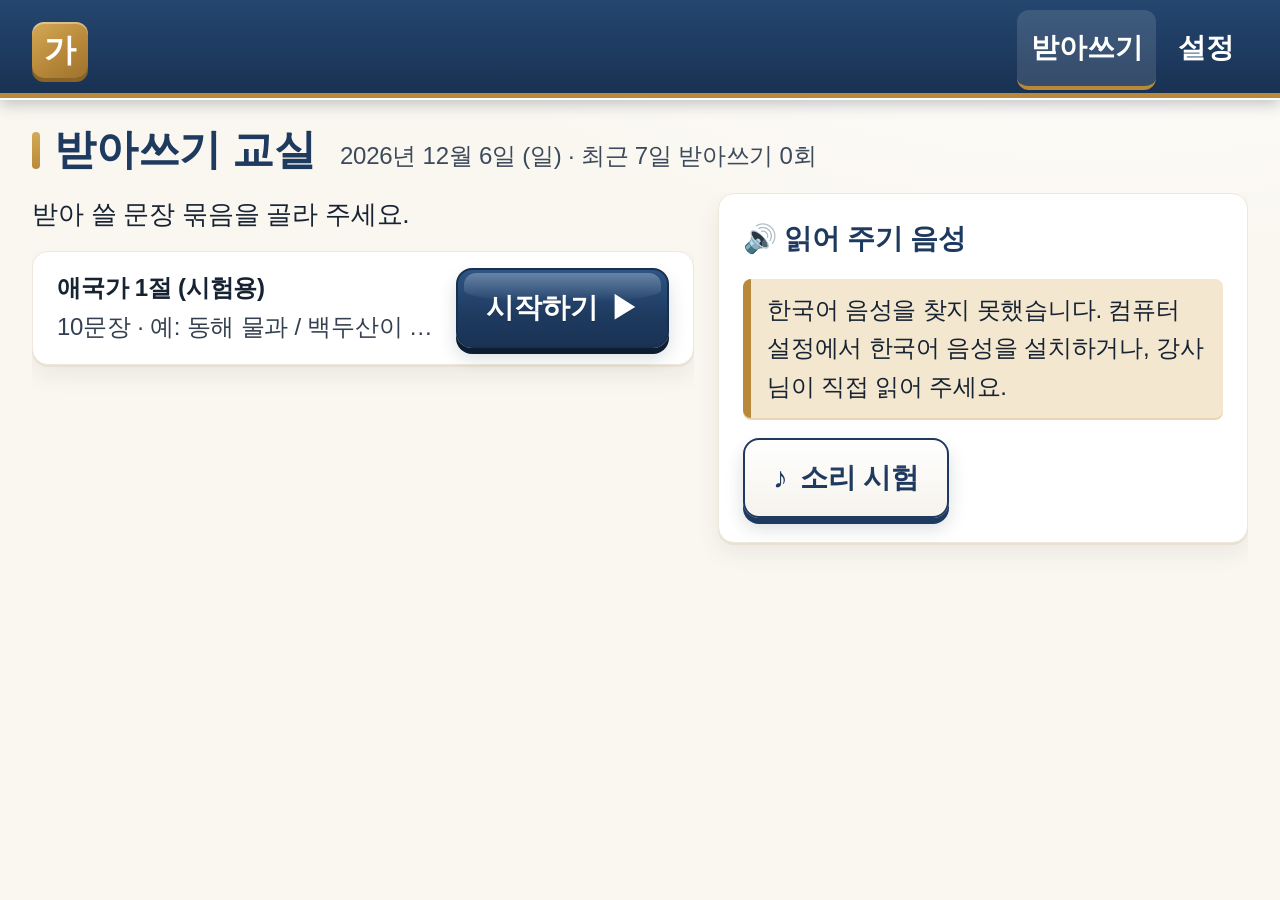
==== commit e2ca00e8: "feat: 받아쓰기 프로그램으로 전환 — 읽어 주기·다시 듣기, 칸별 정답 판정, 흐린 글씨 옵션(기본 없음) - 4종 활동과 관련 화면 제거(이전 구현은 e346351) - 애국" ====
--- a/index.html
+++ b/index.html
@@ -5,19 +5,18 @@
   <meta name="viewport" content="width=device-width, initial-scale=1">
   <meta http-equiv="Content-Security-Policy" content="default-src 'self'; script-src 'self'; style-src 'self'; img-src 'self' blob: data:; font-src 'self'; connect-src 'none'; media-src 'none'; object-src 'none'; base-uri 'none'; form-action 'none'">
   <meta name="referrer" content="no-referrer">
-  <title>우리들의 즐거운 한글 교실</title>
+  <title>받아쓰기 교실 — 우리들의 즐거운 한글 교실</title>
   <link rel="stylesheet" href="css/tokens.css">
   <link rel="stylesheet" href="css/base.css">
   <link rel="stylesheet" href="css/layout.css">
   <link rel="stylesheet" href="css/components.css">
   <link rel="stylesheet" href="css/activities.css">
   <link rel="stylesheet" href="css/theme.css">
-  <link rel="stylesheet" href="css/print.css">
 </head>
 <body>
   <div id="app" class="app-shell">
     <header class="topbar">
-      <a class="brand" href="#/home" aria-label="우리들의 즐거운 한글 교실 홈"><span class="brand-mark" aria-hidden="true">가</span><span class="brand-text">우리들의 즐거운 한글 교실</span></a>
+      <a class="brand" href="#/home" aria-label="우리들의 즐거운 한글 교실 홈"><span class="brand-mark" aria-hidden="true">가</span><span class="brand-text">받아쓰기 교실</span></a>
       <nav id="mainnav" class="mainnav" aria-label="주 메뉴"></nav>
     </header>
     <main id="view" class="view" tabindex="-1"></main>
@@ -37,39 +36,21 @@
   <script defer src="js/core/hangul.js"></script>
   <script defer src="js/core/db.js"></script>
   <script defer src="js/core/repo.js"></script>
-  <script defer src="js/core/validate.js"></script>
-  <script defer src="js/core/privacy.js"></script>
   <script defer src="js/core/scoring.js"></script>
   <script defer src="js/core/audio.js"></script>
+  <script defer src="js/core/tts.js"></script>
   <script defer src="js/data/seed.js"></script>
   <script defer src="js/ui/dom.js"></script>
   <script defer src="js/ui/toast.js"></script>
   <script defer src="js/ui/dialog.js"></script>
   <script defer src="js/ui/components.js"></script>
   <script defer src="js/ui/feedback.js"></script>
-  <script defer src="js/ui/images.js"></script>
-  <script defer src="js/core/backup.js"></script>
   <script defer src="js/core/router.js"></script>
-  <script defer src="js/activities/common.js"></script>
-  <script defer src="js/activities/trace.js"></script>
-  <script defer src="js/activities/chosung.js"></script>
-  <script defer src="js/activities/blank.js"></script>
-  <script defer src="js/activities/match.js"></script>
+  <script defer src="js/core/handwriting.js"></script>
+  <script defer src="js/activities/dictation.js"></script>
   <script defer src="js/screens/pin.js"></script>
   <script defer src="js/screens/home.js"></script>
-  <script defer src="js/screens/quick.js"></script>
-  <script defer src="js/screens/plans.js"></script>
-  <script defer src="js/screens/plan-edit.js"></script>
-  <script defer src="js/screens/run.js"></script>
-  <script defer src="js/screens/summary.js"></script>
-  <script defer src="js/screens/print.js"></script>
-  <script defer src="js/screens/stats.js"></script>
-  <script defer src="js/screens/admin-home.js"></script>
-  <script defer src="js/screens/admin-sets.js"></script>
-  <script defer src="js/screens/admin-set-edit.js"></script>
-  <script defer src="js/screens/admin-topics.js"></script>
-  <script defer src="js/screens/admin-images.js"></script>
-  <script defer src="js/screens/admin-backup.js"></script>
+  <script defer src="js/screens/dictate.js"></script>
   <script defer src="js/screens/admin-display.js"></script>
   <script defer src="js/app.js"></script>
 </body>
--- a/css/activities.css
+++ b/css/activities.css
@@ -120,3 +120,45 @@
   .option { min-height: 140px; }
   .match-card { min-height: 84px; }
 }
+
+/* 받아쓰기 */
+.dict { flex: 1; display: flex; flex-direction: column; gap: var(--space-2); min-height: 0; }
+.dict-top { display: flex; flex-direction: column; align-items: center; gap: 12px; }
+.btn-row.center { justify-content: center; }
+.btn-listen { min-width: 320px; font-size: calc(var(--fs-button) * 1.2); }
+.dict-count, .dict-status { font-size: var(--fs-body); color: var(--color-ink-sub); min-height: 1.5em; }
+.dict-top .dict-count { margin-top: 4px; }
+.dict-novoice { display: flex; align-items: center; gap: 16px; flex-wrap: wrap; }
+.dict-area { flex: 1; min-height: 0; display: grid; place-items: center; }
+.dict-row { position: relative; }
+.trace-box.is-space { background-image: none; background: #F7F3EA; border-style: dashed; }
+.dict-answer { text-align: center; font-size: var(--fs-sentence); font-weight: 700; color: var(--color-navy); min-height: 1.3em; line-height: 1.3; }
+.voice-card { align-self: start; }
+@media (max-height: 800px) { .dict-top { flex-direction: row; flex-wrap: wrap; justify-content: center; } .dict-top .act-ask { width: 100%; } .btn-listen { min-width: 0; } }
+@media (max-height: 800px) {
+  .dict-top { flex-wrap: nowrap; gap: 20px; }
+  .dict-top .act-ask { width: auto; font-size: var(--fs-body); }
+  .dict-count, .dict-status { min-height: 0; }
+  .dict-answer { font-size: max(48px, calc(var(--fs-body) * 1.6)); }
+}
+.trace-box.is-ok { border-color: var(--color-success); box-shadow: 0 6px 0 #B9D6C6, 0 0 0 3px rgba(47, 107, 79, .25); }
+.trace-box.is-bad { border-color: var(--color-retry); border-width: 5px; box-shadow: 0 6px 0 #E3C49A, 0 0 0 4px rgba(154, 91, 19, .25); }
+.box-mark { position: absolute; top: 4px; right: 8px; font-size: var(--fs-body); font-weight: 700; z-index: 3; pointer-events: none; }
+.trace-box.is-ok .box-mark { color: var(--color-success); }
+.trace-box.is-bad .box-mark { color: var(--color-retry); }
+.dict-verdict { font-size: var(--fs-button); font-weight: 700; }
+.dict-verdict.is-ok { color: var(--color-success); }
+.dict-verdict.is-bad { color: var(--color-retry); }
+.dict-answer-text { font-size: inherit; }
+.ch-bad { color: var(--color-retry); text-decoration: underline wavy var(--color-retry); text-underline-offset: 8px; }
+.btn-sm-text { font-size: var(--fs-body); }
+.dict-answer-text { display: flex; flex-wrap: wrap; align-items: baseline; justify-content: center; gap: 0 4px; margin: 0; }
+.dict-verdict { margin-right: 28px; }
+.dict-status:empty, .dict-count:empty { display: none; }
+@media (max-height: 800px) {
+  .dict-top .act-ask { display: none; }
+  .dict-count, .dict-status { white-space: nowrap; font-size: var(--fs-caption); }
+  .dict-novoice { padding: 8px 12px; white-space: nowrap; }
+  .dict-novoice span { white-space: normal; max-width: 16em; }
+  .dict-answer { font-size: max(40px, calc(var(--fs-body) * 1.4)); }
+}
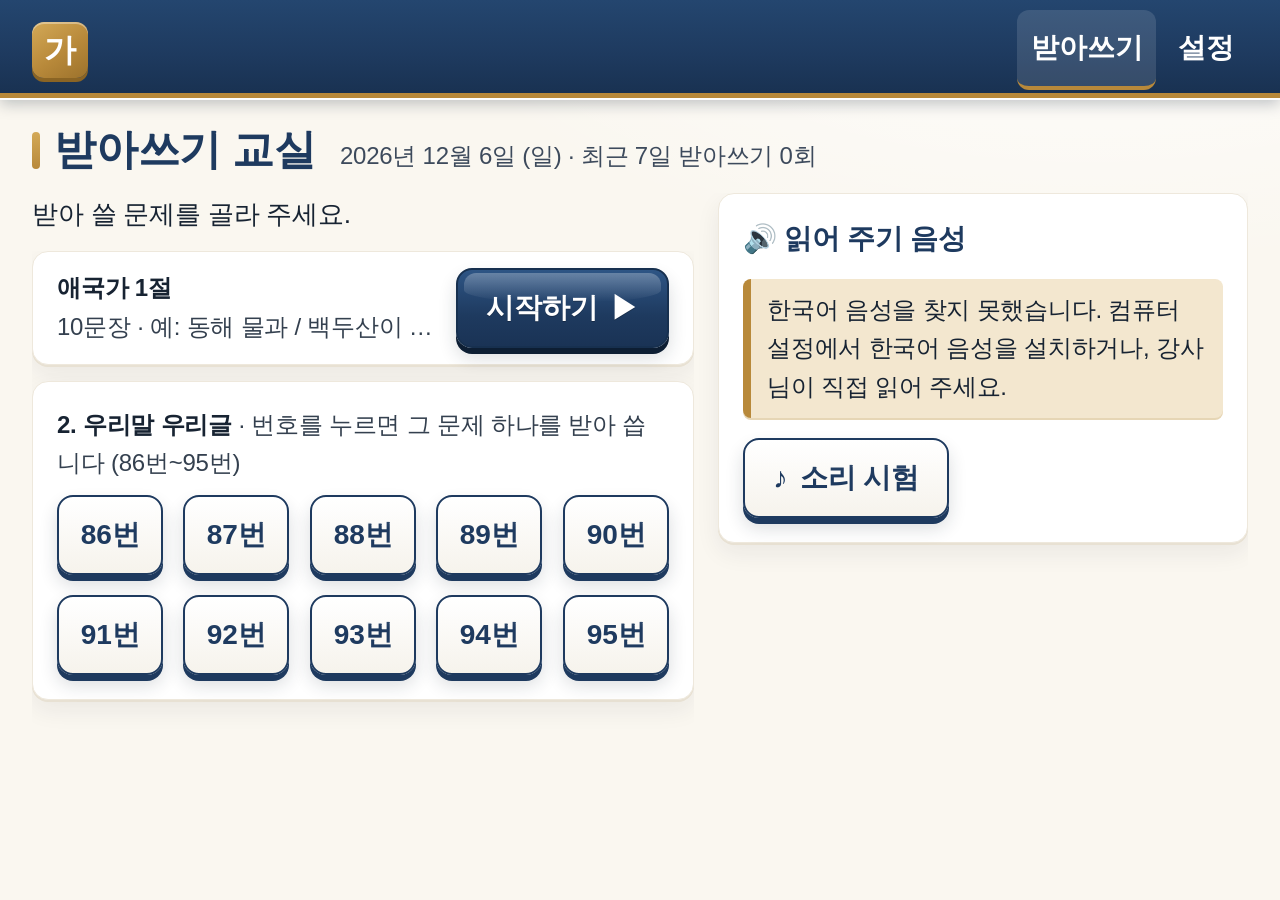
==== commit b15bcb4b: "change: 자동 정답 판정을 없애고, 다 쓰면 바로 아래에 같은 모양의 정답 칸으로 비교 - 내가 쓴 칸 아래 '▼ 정답과 비교해 보세요' + 같은 크기·배치(띄어쓰기·문장부호" ====
--- a/index.html
+++ b/index.html
@@ -46,7 +46,6 @@
   <script defer src="js/ui/components.js"></script>
   <script defer src="js/ui/feedback.js"></script>
   <script defer src="js/core/router.js"></script>
-  <script defer src="js/core/handwriting.js"></script>
   <script defer src="js/activities/dictation.js"></script>
   <script defer src="js/screens/pin.js"></script>
   <script defer src="js/screens/home.js"></script>
--- a/css/components.css
+++ b/css/components.css
@@ -211,3 +211,8 @@
 .card.row-card { flex-direction: row; }
 .word-row { align-items: center; }
 .input:disabled, select.input:disabled { background: #F4F1EA; color: var(--color-ink-sub); border-style: dashed; opacity: 1; }
+/* 번호별 문제 고르기 */
+.group-card { gap: 12px; }
+.no-grid { display: grid; grid-template-columns: repeat(5, minmax(0, 1fr)); gap: var(--touch-gap); }
+.no-btn { padding: 0 8px; }
+@media (max-height: 800px) { .home-lead { display: none; } .group-card .muted { font-size: var(--fs-caption); } }
--- a/css/activities.css
+++ b/css/activities.css
@@ -162,3 +162,10 @@
   .dict-novoice span { white-space: normal; max-width: 16em; }
   .dict-answer { font-size: max(40px, calc(var(--fs-body) * 1.4)); }
 }
+.trace-box.is-reading { border-color: var(--color-navy); box-shadow: 0 6px 0 #9FB2CC, 0 0 0 6px rgba(30, 58, 95, .3); transform: translateY(-4px); transition: transform .12s, box-shadow .12s; }
+/* 정답 칸: 내가 쓴 칸과 같은 크기·배치로 바로 아래에 */
+.trace-box.is-answer { display: grid; place-items: center; background-color: #FFFDF7; border-color: var(--color-navy); color: var(--color-navy);
+  font-family: var(--font-family); font-weight: 500; line-height: 1; box-shadow: 0 4px 0 #C9D3E0; }
+.trace-box.is-answer.is-space { background: #F7F3EA; border-color: var(--color-line); }
+.dict-answer-label { position: absolute; left: 0; display: flex; align-items: center; justify-content: center; font-size: var(--fs-body); font-weight: 700; color: var(--color-navy); }
+.dict-answer-label { white-space: nowrap; overflow: hidden; }
